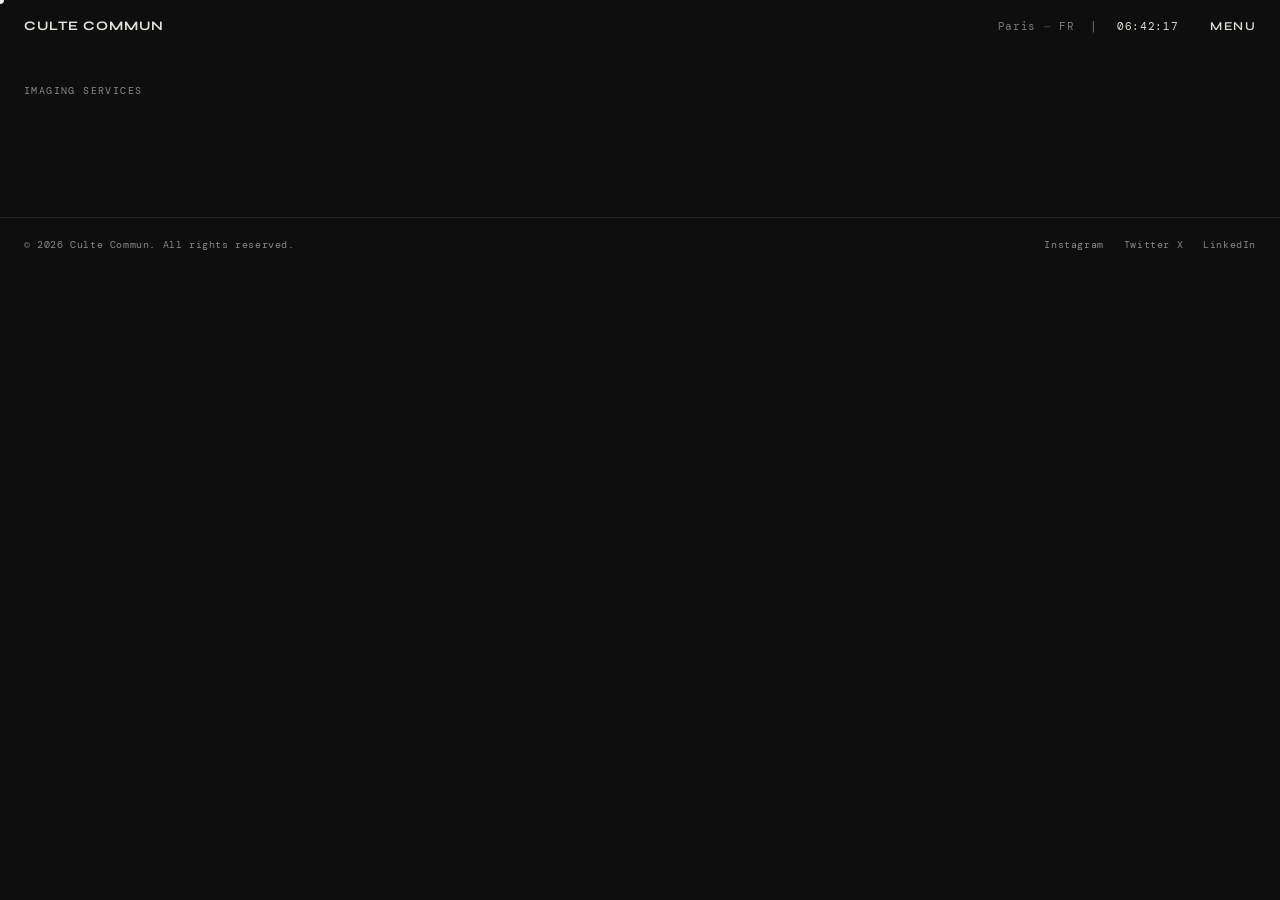
==== index.html @ a84c80c7 "Initial commit" ====
<!DOCTYPE html>
<html lang="en">
<head>
  <meta charset="UTF-8" />
  <meta name="viewport" content="width=device-width, initial-scale=1.0" />
  <title>Culte Commun — Imaging Services</title>
  <link href="https://fonts.googleapis.com/css2?family=DM+Mono:wght@300;400&family=Syne:wght@400;500;600;700;800&display=swap" rel="stylesheet" />
  <link rel="stylesheet" href="shared.css" />
  <style>
    .hero { padding: calc(var(--nav-h) + 32px) 24px 40px; }
    .hero-label {
      font-family: var(--mono); font-size: 10px; letter-spacing: .14em;
      text-transform: uppercase; color: var(--fg-dim);
    }
    .works {
      padding: 0 2px 80px;
      display: grid; grid-template-columns: repeat(3, 1fr); gap: 2px;
    }
    @media (max-width: 900px) { .works { grid-template-columns: repeat(2, 1fr); } }
    @media (max-width: 560px) { .works { grid-template-columns: 1fr; } }
  </style>
</head>
<body>
  <div id="cursor"></div>

  <nav>
    <a href="index.html" class="nav-logo">Culte Commun</a>
    <div class="nav-right">
      <div class="nav-location">Paris ⏤ FR &nbsp;|&nbsp; <span id="clock">--:--:--</span></div>
      <button class="menu-btn" id="menuOpen">Menu</button>
    </div>
  </nav>

  <div id="menu-overlay">
    <div class="menu-top">
      <a href="index.html" class="nav-logo">Culte Commun</a>
      <button class="menu-close" id="menuClose">Close</button>
    </div>
    <div class="menu-body">
      <a href="index.html" class="menu-link">Home</a>
      <a href="works/index.html" class="menu-link">Works</a>
      <a href="about.html" class="menu-link">About</a>
      <a href="contact.html" class="menu-link">Contact</a>
    </div>
    <div class="menu-footer">
      <div class="menu-social">
        <a href="https://www.instagram.com/culte.commun/" target="_blank">Instagram</a>
        <a href="https://x.com/cultecommun/" target="_blank">Twitter X</a>
        <a href="https://fr.linkedin.com/company/culte-commun" target="_blank">LinkedIn</a>
      </div>
      <div class="menu-loc">Location — Timezone<span>Paris ⏤ FR</span><span id="clock2">--:--:--</span></div>
    </div>
  </div>

  <main class="page-enter">
    <div class="hero">
      <p class="hero-label">Imaging Services</p>
    </div>
    <section class="works" id="works"></section>
  </main>

  <footer>
    <p class="footer-copy">© 2026 Culte Commun. All rights reserved.</p>
    <div class="footer-social">
      <a href="https://www.instagram.com/culte.commun/" target="_blank">Instagram</a>
      <a href="https://x.com/cultecommun/" target="_blank">Twitter X</a>
      <a href="https://fr.linkedin.com/company/culte-commun" target="_blank">LinkedIn</a>
    </div>
  </footer>

  <script src="shared.js"></script>
  <script>
    const grid = document.getElementById('works');
    const cur  = document.getElementById('cursor');
    window.WORKS_DATA.forEach(w => {
      const a = document.createElement('a');
      a.href = 'works/' + w.slug + '.html';
      a.className = 'work-item';
      a.innerHTML = `
        <div class="work-placeholder"><div class="work-placeholder-inner">${w.title}</div></div>
        <div class="work-strip"><span class="work-type">${w.type}</span><span class="work-year">${w.year}</span></div>
        <div class="work-info"><div class="work-tags"><span>${w.cat}</span></div><div class="work-title">${w.title}</div></div>`;
      a.addEventListener('mouseenter', () => cur.classList.add('expand'));
      a.addEventListener('mouseleave', () => cur.classList.remove('expand'));
      grid.appendChild(a);
    });
  </script>
</body>
</html>
---- shared.css ----
*, *::before, *::after { box-sizing: border-box; margin: 0; padding: 0; }

:root {
  --bg: #0e0e0e;
  --fg: #f0ede8;
  --fg-dim: #888;
  --mono: 'DM Mono', monospace;
  --sans: 'Syne', sans-serif;
  --nav-h: 52px;
}

html, body {
  background: var(--bg);
  color: var(--fg);
  font-family: var(--sans);
  font-size: 13px;
  overflow-x: hidden;
}

body { cursor: none; }
#cursor {
  position: fixed;
  width: 8px; height: 8px;
  background: var(--fg);
  border-radius: 50%;
  pointer-events: none;
  z-index: 9999;
  transform: translate(-50%, -50%);
  transition: width .2s, height .2s, background .2s;
}
#cursor.expand {
  width: 40px; height: 40px;
  background: transparent;
  border: 1px solid var(--fg);
}

nav {
  position: fixed;
  top: 0; left: 0; right: 0;
  height: var(--nav-h);
  display: flex;
  align-items: center;
  justify-content: space-between;
  padding: 0 24px;
  z-index: 100;
  mix-blend-mode: difference;
}

.nav-logo {
  font-family: var(--sans);
  font-weight: 700;
  font-size: 13px;
  letter-spacing: .08em;
  text-transform: uppercase;
  color: var(--fg);
  text-decoration: none;
}

.nav-right { display: flex; align-items: center; gap: 32px; }

.nav-location {
  font-family: var(--mono);
  font-size: 11px;
  color: var(--fg-dim);
  letter-spacing: .06em;
  display: flex;
  gap: 12px;
  align-items: center;
}
.nav-location span { color: var(--fg); }

.menu-btn {
  background: none; border: none; color: var(--fg);
  font-family: var(--sans); font-size: 12px; font-weight: 600;
  letter-spacing: .12em; text-transform: uppercase;
  cursor: none; padding: 4px 0; position: relative;
}
.menu-btn::after {
  content: '';
  position: absolute; bottom: 0; left: 0; right: 0;
  height: 1px; background: var(--fg);
  transform: scaleX(0); transition: transform .3s;
}
.menu-btn:hover::after { transform: scaleX(1); }

#menu-overlay {
  position: fixed; inset: 0;
  background: var(--bg);
  z-index: 200;
  display: flex; flex-direction: column;
  padding: 0 24px 32px;
  opacity: 0; pointer-events: none;
  transition: opacity .4s cubic-bezier(.4,0,.2,1);
}
#menu-overlay.open { opacity: 1; pointer-events: all; }

.menu-top {
  display: flex; align-items: center; justify-content: space-between;
  height: var(--nav-h);
}

.menu-close {
  background: none; border: none;
  font-family: var(--sans); font-size: 12px; font-weight: 600;
  letter-spacing: .12em; text-transform: uppercase; color: var(--fg); cursor: none;
}

.menu-body {
  flex: 1; display: flex; flex-direction: column; justify-content: center; gap: 8px;
}

.menu-link {
  font-family: var(--sans); font-weight: 800;
  font-size: clamp(36px, 7vw, 80px); line-height: 1.05;
  text-transform: uppercase;
  text-decoration: none; display: inline-block; overflow: hidden; position: relative;
  -webkit-text-stroke: 1px var(--fg); color: transparent; transition: color .3s;
}
.menu-link:hover { color: var(--fg); }

.menu-footer {
  display: flex; align-items: flex-end; justify-content: space-between;
}

.menu-social { display: flex; flex-direction: column; gap: 6px; }
.menu-social a {
  font-family: var(--mono); font-size: 11px;
  color: var(--fg-dim); text-decoration: none; letter-spacing: .06em; transition: color .2s;
}
.menu-social a:hover { color: var(--fg); }

.menu-loc {
  font-family: var(--mono); font-size: 11px;
  color: var(--fg-dim); letter-spacing: .06em; text-align: right;
}
.menu-loc span { display: block; color: var(--fg); }

/* Work card */
.work-item {
  display: block; text-decoration: none; color: var(--fg);
  position: relative; overflow: hidden; background: #181818; aspect-ratio: 4/3;
}
.work-placeholder {
  width: 100%; height: 100%;
  background: linear-gradient(135deg, #1a1a1a 0%, #222 50%, #1a1a1a 100%);
  display: flex; align-items: center; justify-content: center;
  transition: transform .6s cubic-bezier(.4,0,.2,1);
}
.work-item:hover .work-placeholder { transform: scale(1.04); }
.work-placeholder-inner {
  font-family: var(--mono); font-size: 10px;
  color: #333; letter-spacing: .1em; text-transform: uppercase;
}
.work-info {
  position: absolute; bottom: 0; left: 0; right: 0;
  padding: 20px 16px 14px;
  background: linear-gradient(transparent, rgba(0,0,0,.75));
  transform: translateY(6px); opacity: 0;
  transition: transform .3s, opacity .3s;
}
.work-item:hover .work-info { transform: translateY(0); opacity: 1; }
.work-tags {
  font-family: var(--mono); font-size: 9px;
  color: var(--fg-dim); letter-spacing: .1em; text-transform: uppercase;
  margin-bottom: 4px; display: flex; gap: 8px;
}
.work-title { font-family: var(--sans); font-weight: 700; font-size: 14px; letter-spacing: .02em; }
.work-strip {
  position: absolute; top: 0; left: 0; right: 0;
  padding: 10px 14px 8px;
  display: flex; justify-content: space-between; align-items: flex-start;
}
.work-type { font-family: var(--mono); font-size: 9px; letter-spacing: .1em; text-transform: uppercase; color: rgba(255,255,255,.5); }
.work-year { font-family: var(--mono); font-size: 9px; letter-spacing: .08em; color: rgba(255,255,255,.35); }

footer {
  border-top: 1px solid #222; padding: 20px 24px;
  display: flex; justify-content: space-between; align-items: center;
}
.footer-copy { font-family: var(--mono); font-size: 10px; color: var(--fg-dim); letter-spacing: .06em; }
.footer-social { display: flex; gap: 20px; }
.footer-social a {
  font-family: var(--mono); font-size: 10px;
  color: var(--fg-dim); text-decoration: none; letter-spacing: .06em; transition: color .2s;
}
.footer-social a:hover { color: var(--fg); }

.page-enter { animation: fadeUp .6s cubic-bezier(.4,0,.2,1) both; }
@keyframes fadeUp {
  from { opacity: 0; transform: translateY(18px); }
  to   { opacity: 1; transform: translateY(0); }
}
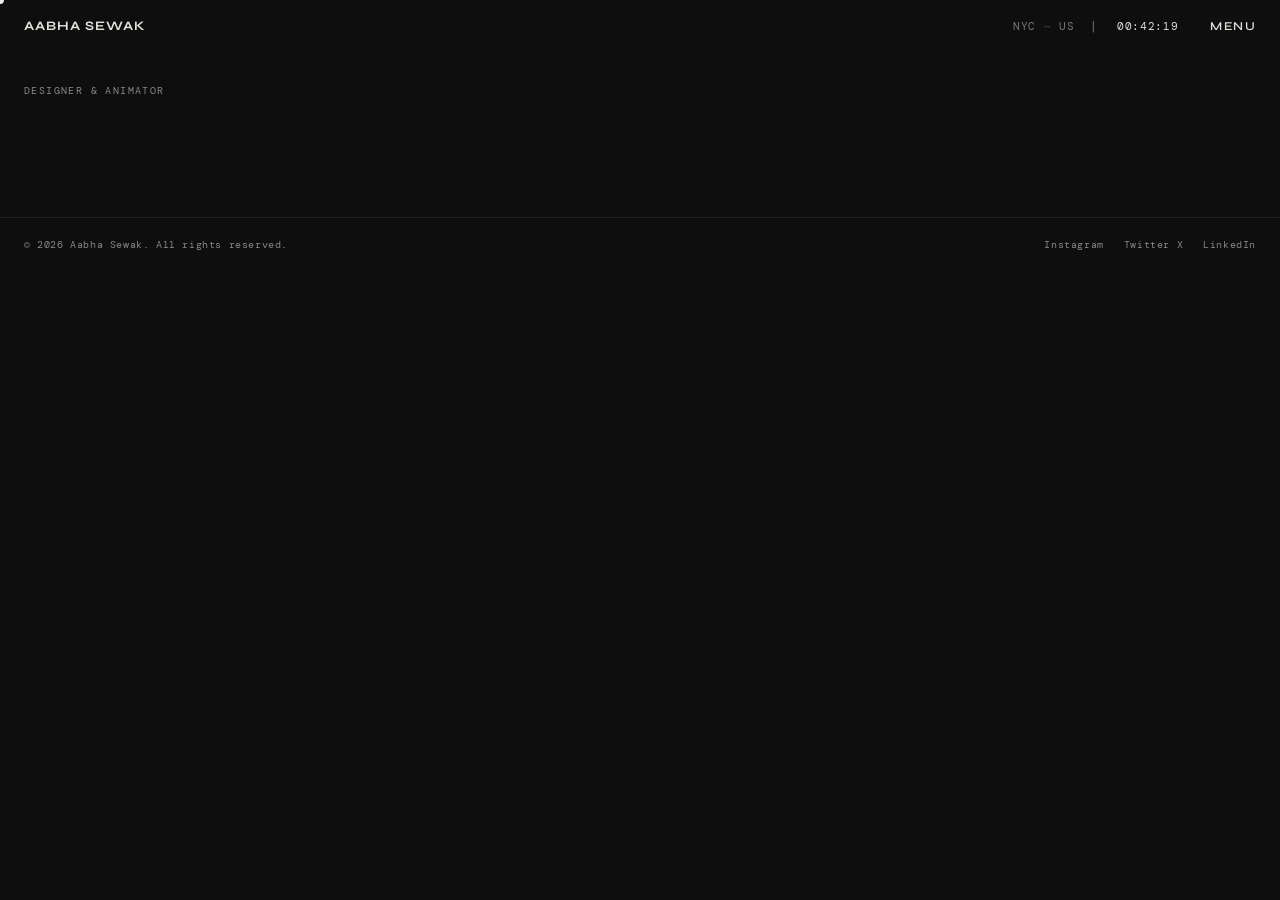
==== commit 55f42b33: "Update branding and fix works grid" ====
--- a/index.html
+++ b/index.html
@@ -3,7 +3,7 @@
 <head>
   <meta charset="UTF-8" />
   <meta name="viewport" content="width=device-width, initial-scale=1.0" />
-  <title>Culte Commun — Imaging Services</title>
+  <title>Aabha Sewak — Designer & Animator</title>
   <link href="https://fonts.googleapis.com/css2?family=DM+Mono:wght@300;400&family=Syne:wght@400;500;600;700;800&display=swap" rel="stylesheet" />
   <link rel="stylesheet" href="shared.css" />
   <style>
@@ -24,16 +24,16 @@
   <div id="cursor"></div>
 
   <nav>
-    <a href="index.html" class="nav-logo">Culte Commun</a>
+    <a href="index.html" class="nav-logo">Aabha Sewak</a>
     <div class="nav-right">
-      <div class="nav-location">Paris ⏤ FR &nbsp;|&nbsp; <span id="clock">--:--:--</span></div>
+      <div class="nav-location">NYC ⏤ US &nbsp;|&nbsp; <span id="clock">--:--:--</span></div>
       <button class="menu-btn" id="menuOpen">Menu</button>
     </div>
   </nav>
 
   <div id="menu-overlay">
     <div class="menu-top">
-      <a href="index.html" class="nav-logo">Culte Commun</a>
+      <a href="index.html" class="nav-logo">Aabha Sewak</a>
       <button class="menu-close" id="menuClose">Close</button>
     </div>
     <div class="menu-body">
@@ -44,27 +44,27 @@
     </div>
     <div class="menu-footer">
       <div class="menu-social">
-        <a href="https://www.instagram.com/culte.commun/" target="_blank">Instagram</a>
-        <a href="https://x.com/cultecommun/" target="_blank">Twitter X</a>
-        <a href="https://fr.linkedin.com/company/culte-commun" target="_blank">LinkedIn</a>
+        <a href="https://www.instagram.com/" target="_blank">Instagram</a>
+        <a href="https://x.com/" target="_blank">Twitter X</a>
+        <a href="https://www.linkedin.com/" target="_blank">LinkedIn</a>
       </div>
-      <div class="menu-loc">Location — Timezone<span>Paris ⏤ FR</span><span id="clock2">--:--:--</span></div>
+      <div class="menu-loc">Location — Timezone<span>NYC ⏤ US</span><span id="clock2">--:--:--</span></div>
     </div>
   </div>
 
   <main class="page-enter">
     <div class="hero">
-      <p class="hero-label">Imaging Services</p>
+      <p class="hero-label">Designer & Animator</p>
     </div>
     <section class="works" id="works"></section>
   </main>
 
   <footer>
-    <p class="footer-copy">© 2026 Culte Commun. All rights reserved.</p>
+    <p class="footer-copy">© 2026 Aabha Sewak. All rights reserved.</p>
     <div class="footer-social">
-      <a href="https://www.instagram.com/culte.commun/" target="_blank">Instagram</a>
-      <a href="https://x.com/cultecommun/" target="_blank">Twitter X</a>
-      <a href="https://fr.linkedin.com/company/culte-commun" target="_blank">LinkedIn</a>
+      <a href="https://www.instagram.com/" target="_blank">Instagram</a>
+      <a href="https://x.com/" target="_blank">Twitter X</a>
+      <a href="https://www.linkedin.com/" target="_blank">LinkedIn</a>
     </div>
   </footer>
 
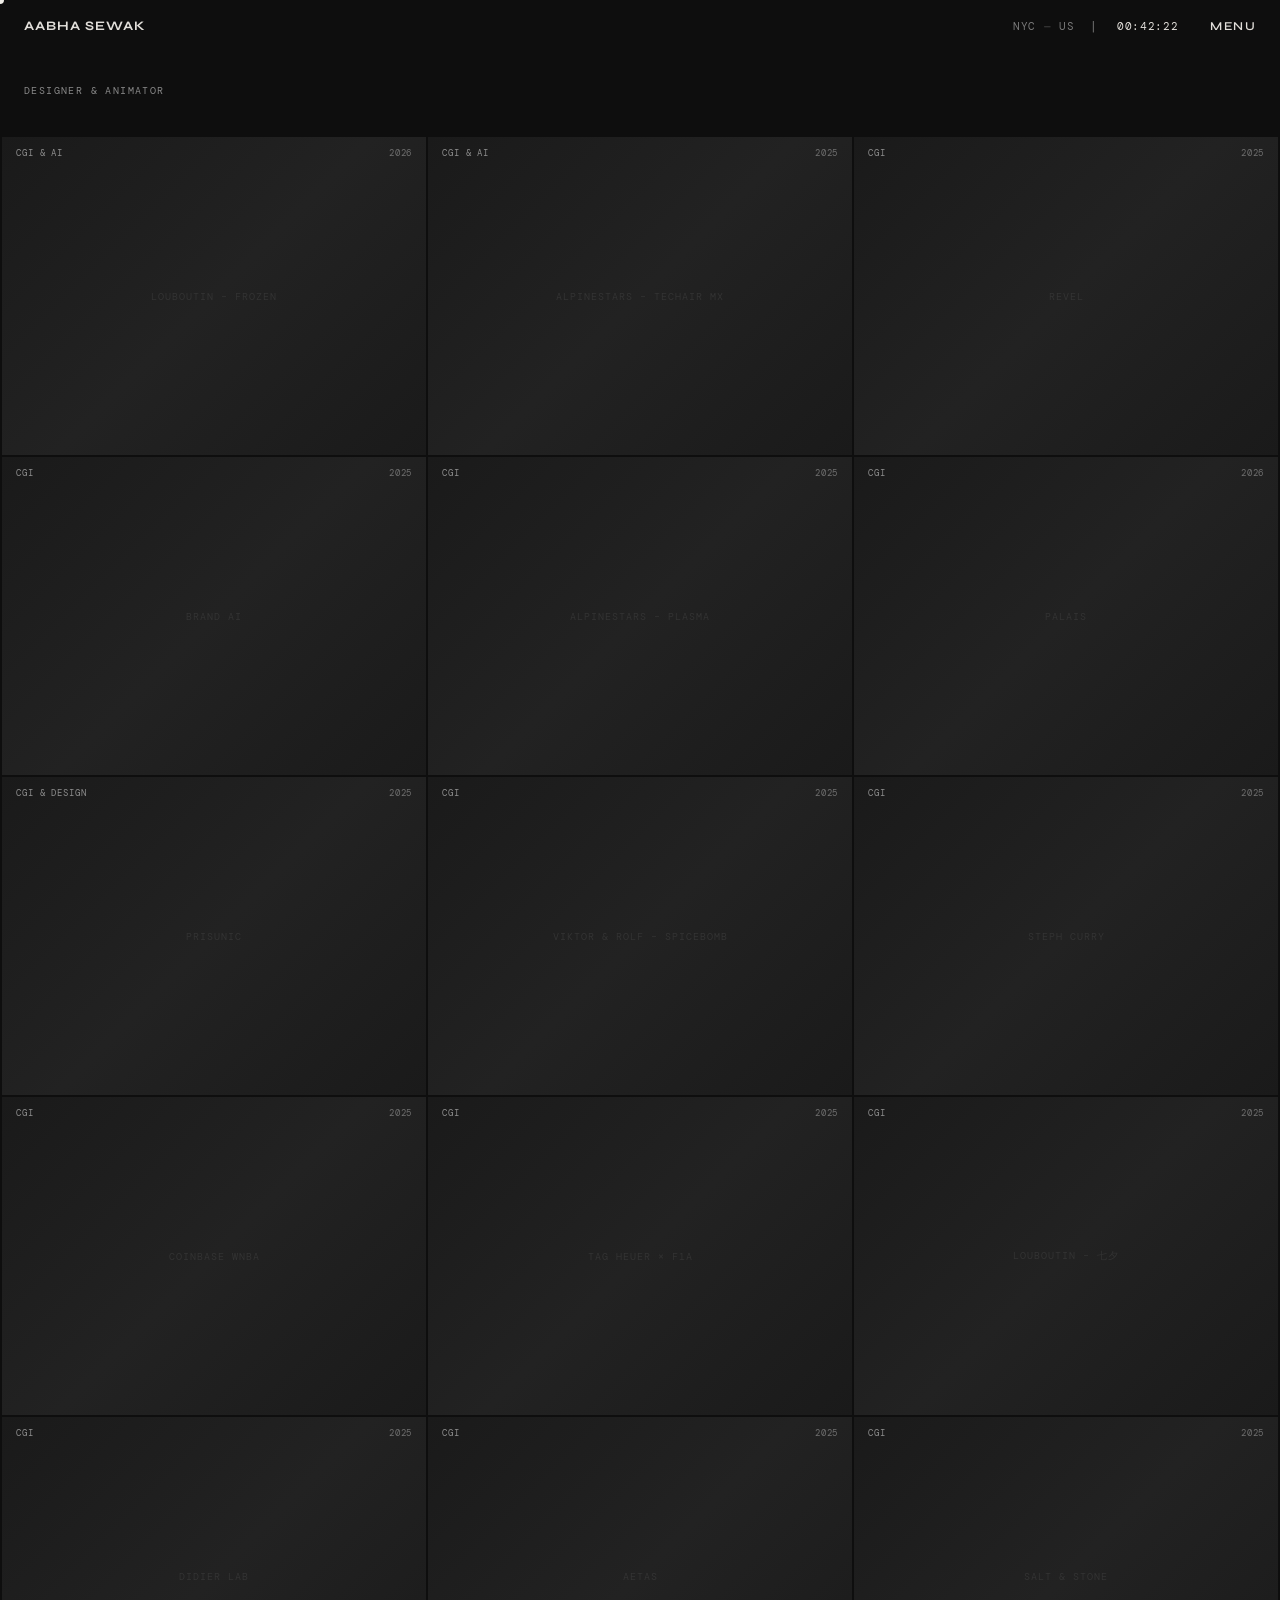
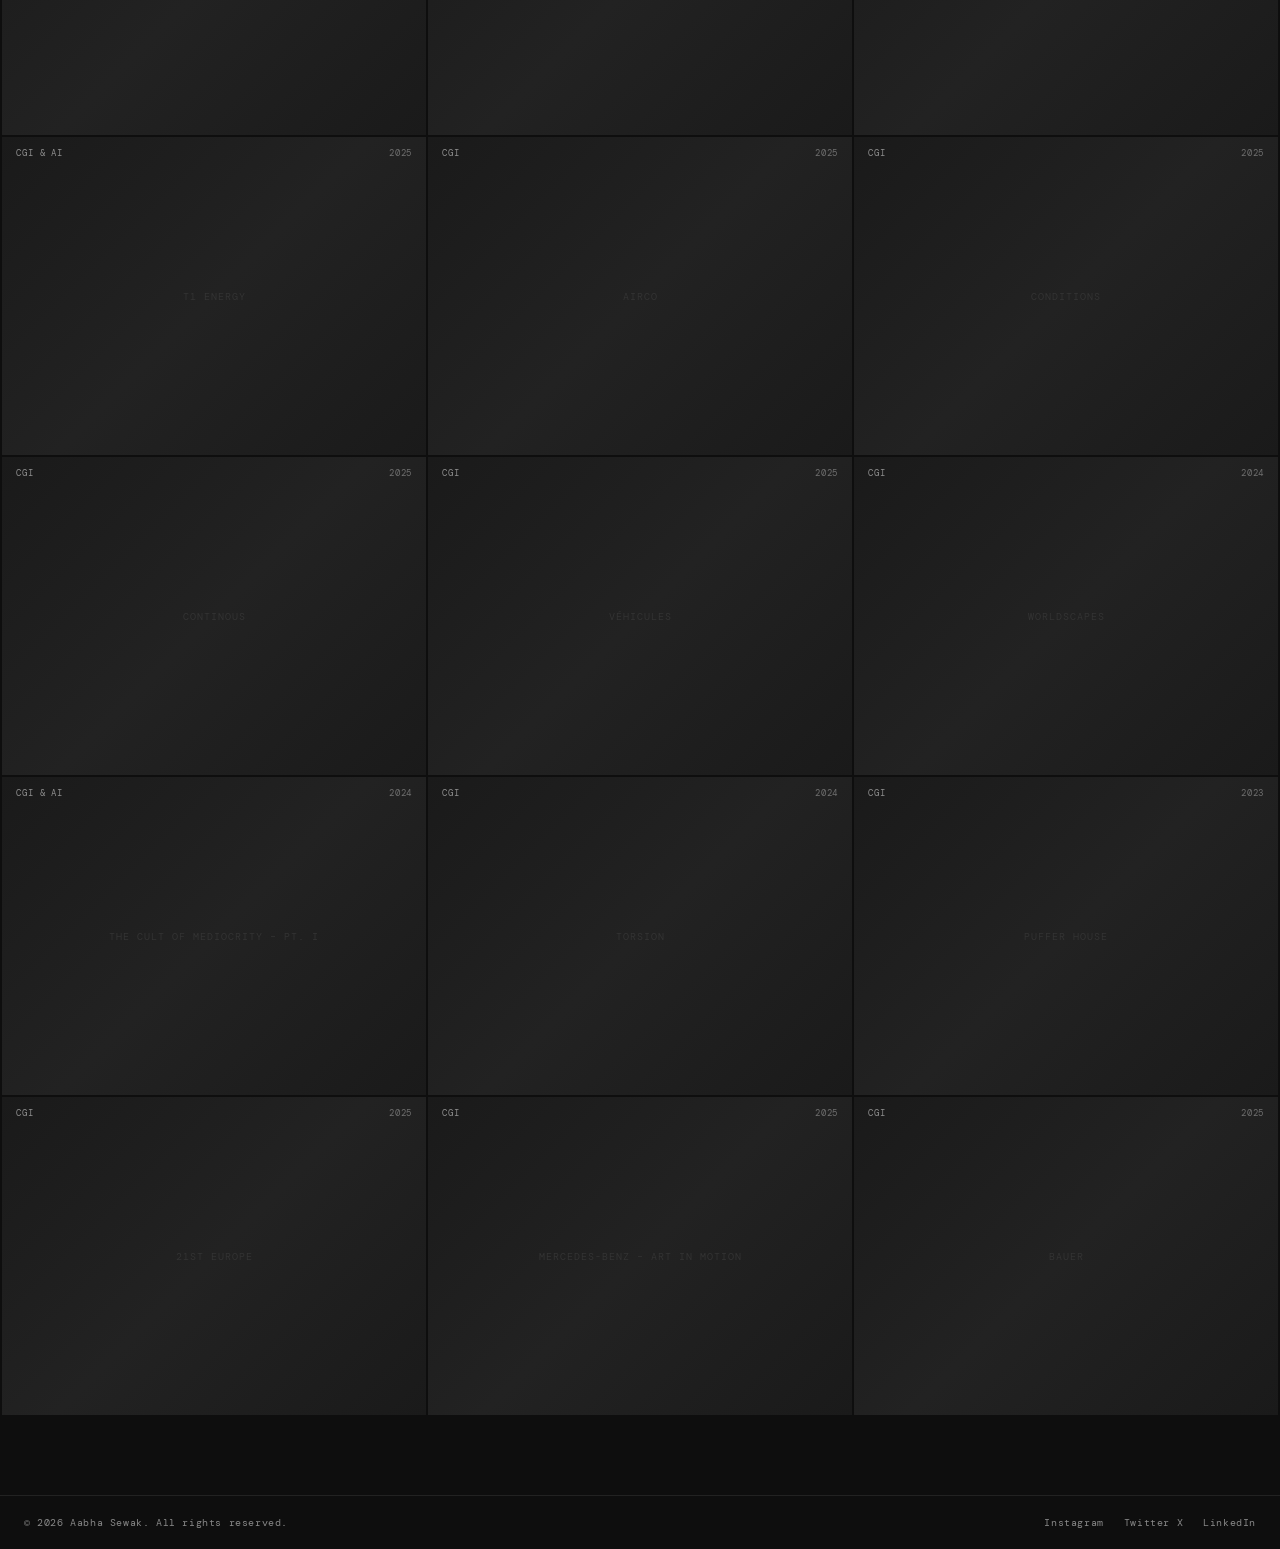
==== commit fe69ae26: "Fix works grid JS conflict" ====
--- a/index.html
+++ b/index.html
@@ -71,17 +71,16 @@
   <script src="shared.js"></script>
   <script>
     const grid = document.getElementById('works');
-    const cur  = document.getElementById('cursor');
-    window.WORKS_DATA.forEach(w => {
+    window.WORKS_DATA.forEach(function(w) {
       const a = document.createElement('a');
       a.href = 'works/' + w.slug + '.html';
       a.className = 'work-item';
-      a.innerHTML = `
-        <div class="work-placeholder"><div class="work-placeholder-inner">${w.title}</div></div>
-        <div class="work-strip"><span class="work-type">${w.type}</span><span class="work-year">${w.year}</span></div>
-        <div class="work-info"><div class="work-tags"><span>${w.cat}</span></div><div class="work-title">${w.title}</div></div>`;
-      a.addEventListener('mouseenter', () => cur.classList.add('expand'));
-      a.addEventListener('mouseleave', () => cur.classList.remove('expand'));
+      a.innerHTML =
+        '<div class="work-placeholder"><div class="work-placeholder-inner">' + w.title + '</div></div>' +
+        '<div class="work-strip"><span class="work-type">' + w.type + '</span><span class="work-year">' + w.year + '</span></div>' +
+        '<div class="work-info"><div class="work-tags"><span>' + w.cat + '</span></div><div class="work-title">' + w.title + '</div></div>';
+      a.addEventListener('mouseenter', function() { window.cur.classList.add('expand'); });
+      a.addEventListener('mouseleave', function() { window.cur.classList.remove('expand'); });
       grid.appendChild(a);
     });
   </script>
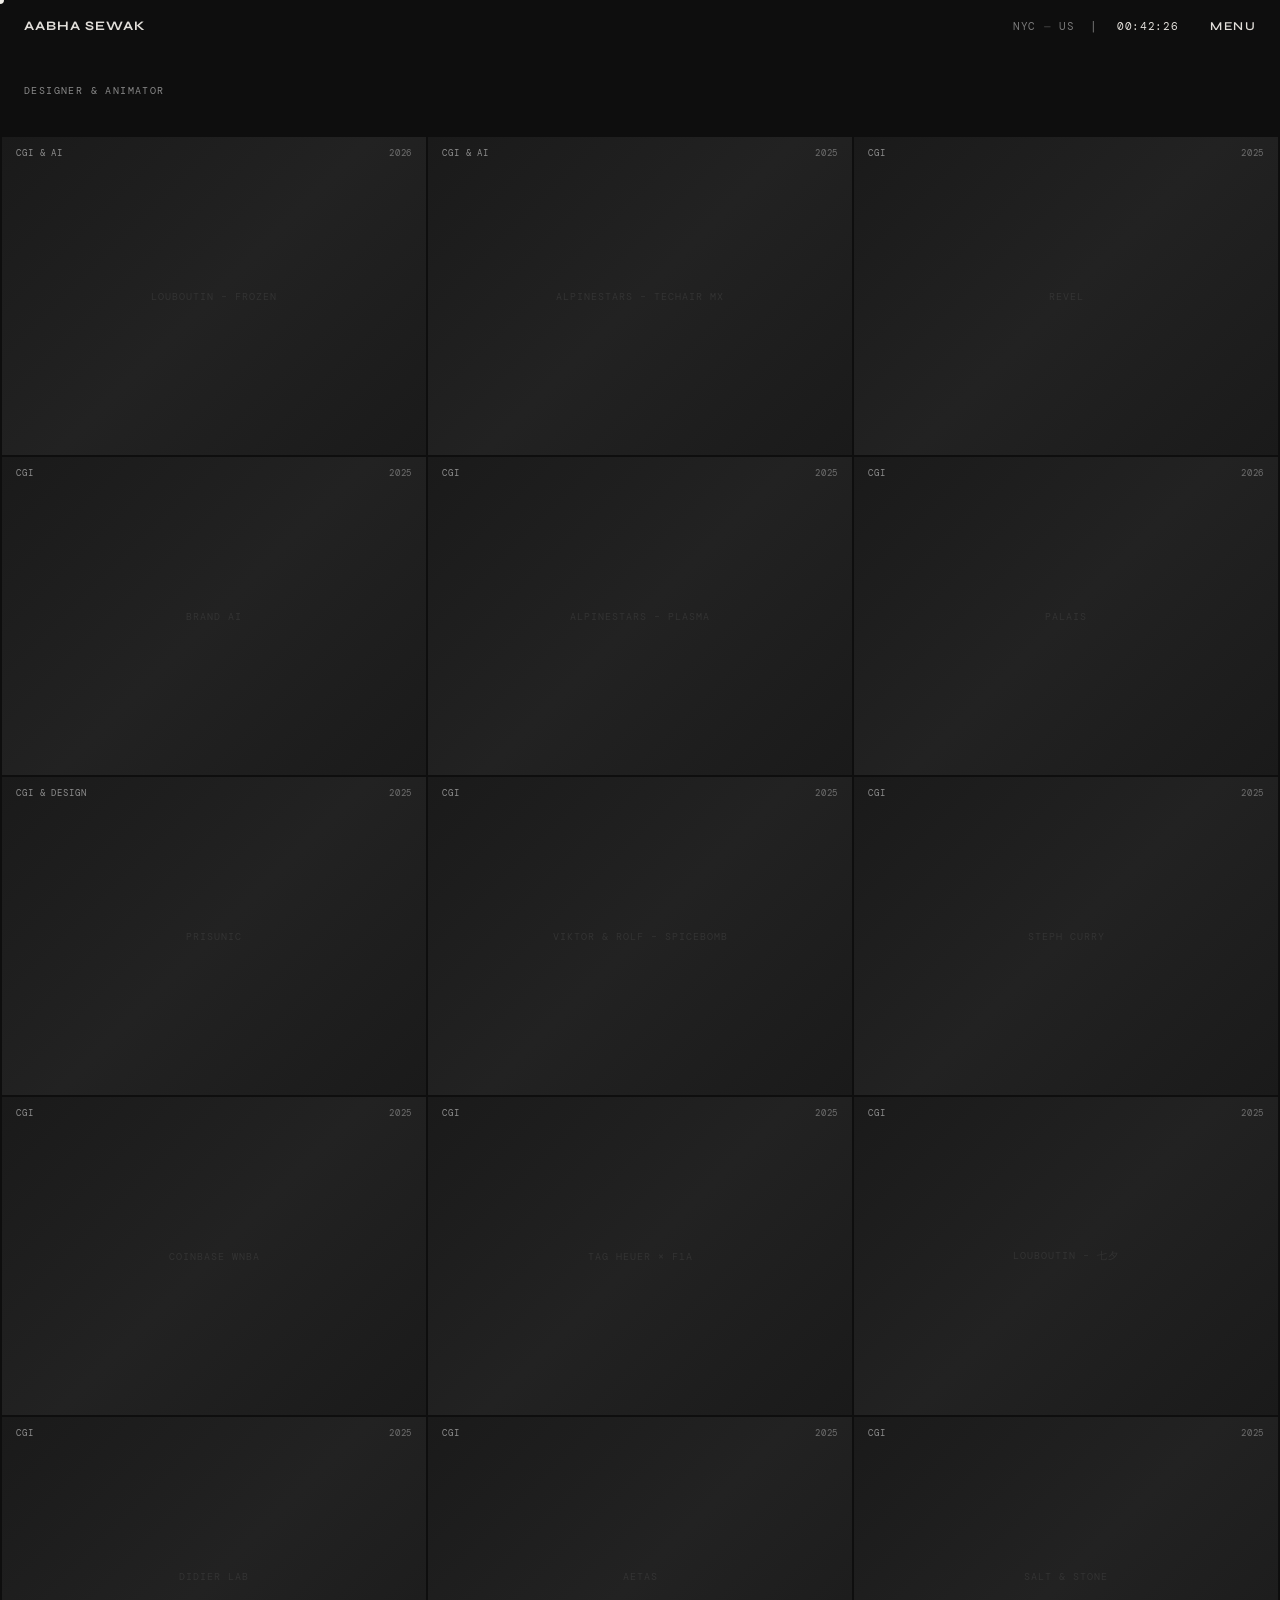
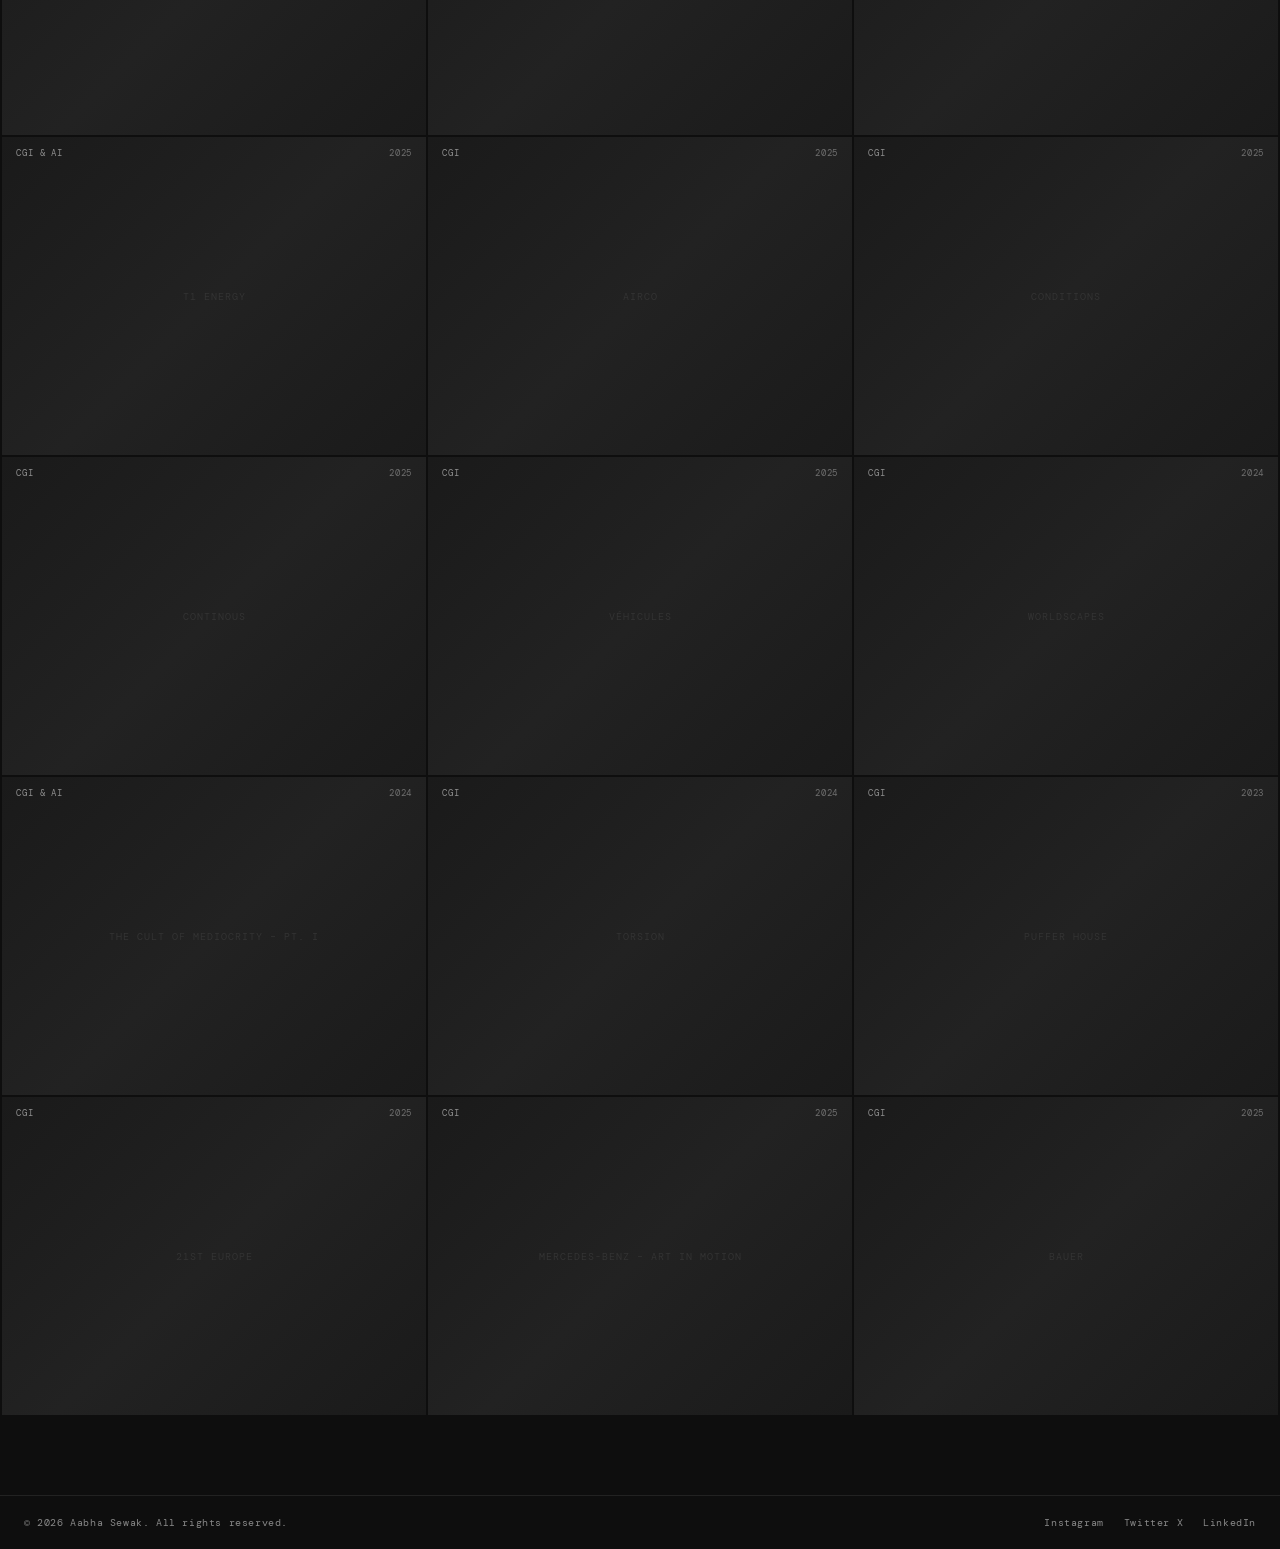
==== commit dd923946: "Scrolling list works page + image support" ====
--- a/index.html
+++ b/index.html
@@ -18,6 +18,51 @@
     }
     @media (max-width: 900px) { .works { grid-template-columns: repeat(2, 1fr); } }
     @media (max-width: 560px) { .works { grid-template-columns: 1fr; } }
+
+    .work-item {
+      display: block; text-decoration: none; color: var(--fg);
+      position: relative; overflow: hidden; background: #181818; aspect-ratio: 4/3;
+    }
+    .work-thumb {
+      width: 100%; height: 100%; object-fit: cover; display: block;
+      transition: transform .6s cubic-bezier(.4,0,.2,1), filter .4s;
+      filter: brightness(.85) saturate(.9);
+    }
+    .work-item:hover .work-thumb {
+      transform: scale(1.04);
+      filter: brightness(1) saturate(1);
+    }
+    .work-placeholder {
+      width: 100%; height: 100%;
+      background: linear-gradient(135deg, #1a1a1a 0%, #222 50%, #1a1a1a 100%);
+      display: flex; align-items: center; justify-content: center;
+      transition: transform .6s cubic-bezier(.4,0,.2,1);
+    }
+    .work-item:hover .work-placeholder { transform: scale(1.04); }
+    .work-placeholder-inner {
+      font-family: var(--mono); font-size: 10px;
+      color: #333; letter-spacing: .1em; text-transform: uppercase; text-align: center; padding: 0 16px;
+    }
+    .work-info {
+      position: absolute; bottom: 0; left: 0; right: 0;
+      padding: 20px 16px 14px;
+      background: linear-gradient(transparent, rgba(0,0,0,.8));
+      transform: translateY(6px); opacity: 0;
+      transition: transform .3s, opacity .3s;
+    }
+    .work-item:hover .work-info { transform: translateY(0); opacity: 1; }
+    .work-tags {
+      font-family: var(--mono); font-size: 9px; color: var(--fg-dim);
+      letter-spacing: .1em; text-transform: uppercase; margin-bottom: 4px;
+    }
+    .work-title { font-family: var(--sans); font-weight: 700; font-size: 14px; }
+    .work-strip {
+      position: absolute; top: 0; left: 0; right: 0;
+      padding: 10px 14px 8px;
+      display: flex; justify-content: space-between;
+    }
+    .work-type { font-family: var(--mono); font-size: 9px; letter-spacing: .1em; text-transform: uppercase; color: rgba(255,255,255,.5); }
+    .work-year { font-family: var(--mono); font-size: 9px; color: rgba(255,255,255,.35); }
   </style>
 </head>
 <body>
@@ -70,15 +115,21 @@
 
   <script src="shared.js"></script>
   <script>
-    const grid = document.getElementById('works');
+    var grid = document.getElementById('works');
     window.WORKS_DATA.forEach(function(w) {
-      const a = document.createElement('a');
+      var a = document.createElement('a');
       a.href = 'works/' + w.slug + '.html';
       a.className = 'work-item';
+
+      var thumbHtml = w.img
+        ? '<img class="work-thumb" src="assets/' + w.img + '" alt="' + w.title + '" loading="lazy" />'
+        : '<div class="work-placeholder"><div class="work-placeholder-inner">' + w.title + '</div></div>';
+
       a.innerHTML =
-        '<div class="work-placeholder"><div class="work-placeholder-inner">' + w.title + '</div></div>' +
+        thumbHtml +
         '<div class="work-strip"><span class="work-type">' + w.type + '</span><span class="work-year">' + w.year + '</span></div>' +
-        '<div class="work-info"><div class="work-tags"><span>' + w.cat + '</span></div><div class="work-title">' + w.title + '</div></div>';
+        '<div class="work-info"><div class="work-tags">' + w.cat + '</div><div class="work-title">' + w.title + '</div></div>';
+
       a.addEventListener('mouseenter', function() { window.cur.classList.add('expand'); });
       a.addEventListener('mouseleave', function() { window.cur.classList.remove('expand'); });
       grid.appendChild(a);
